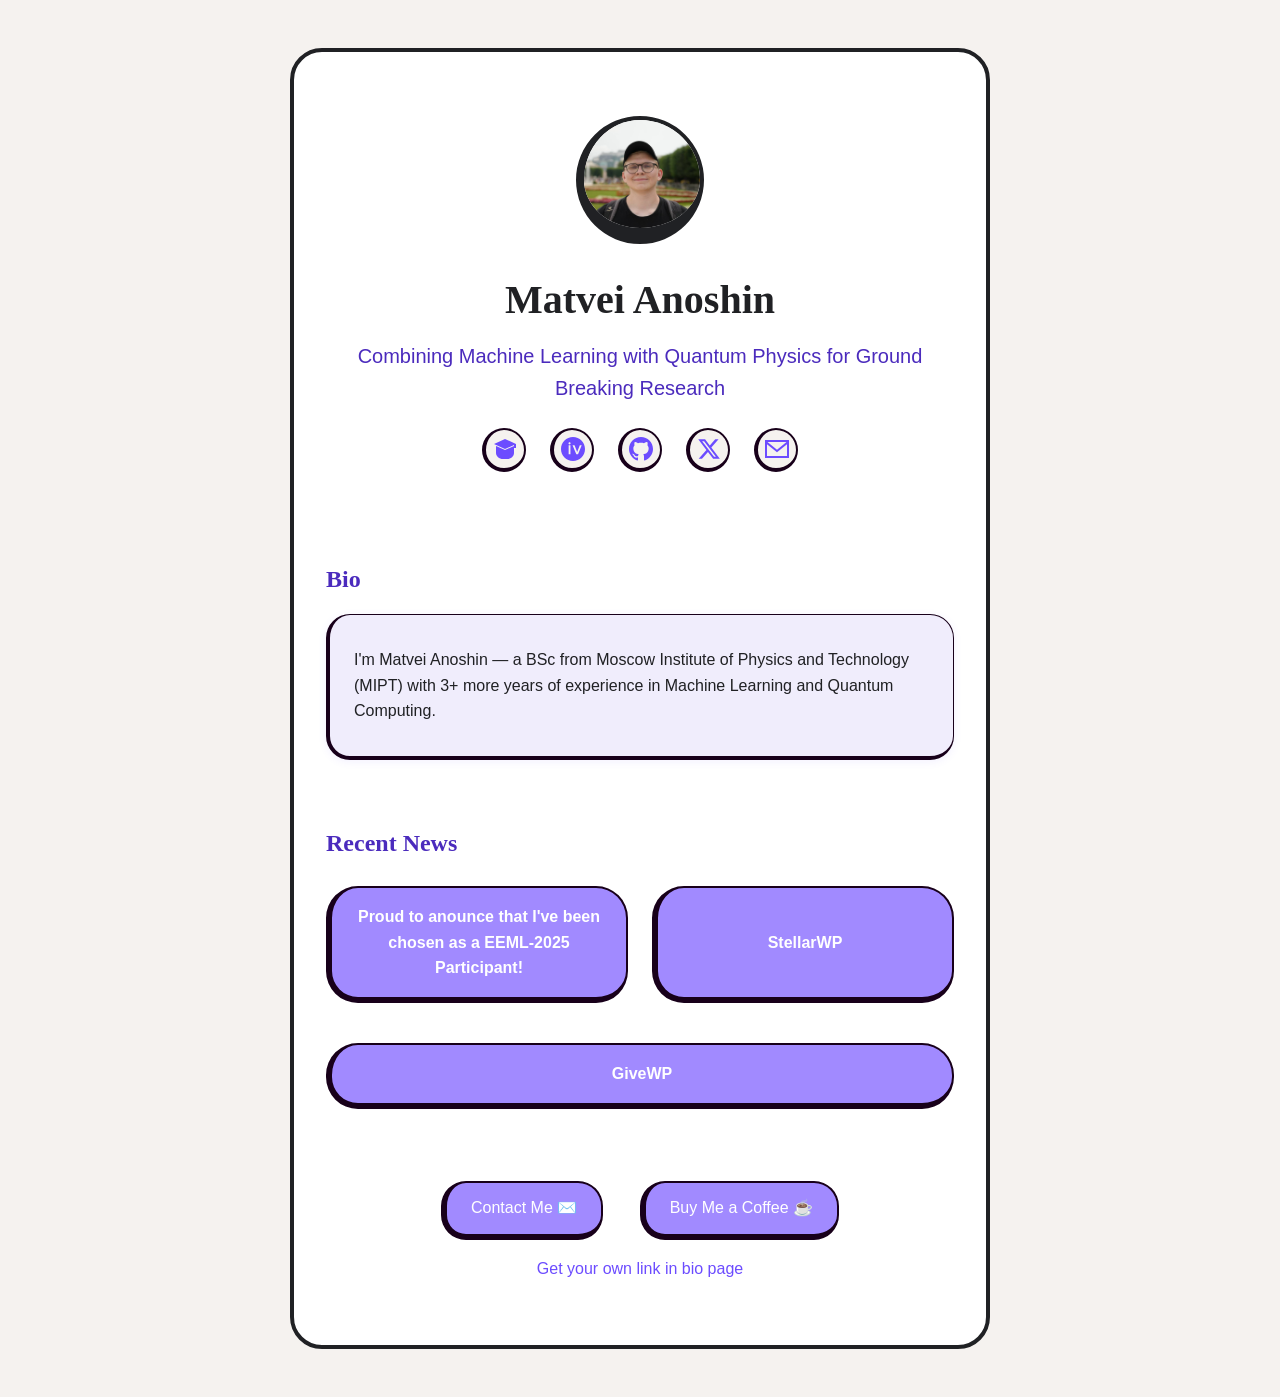
==== index.html @ bf635ead "Update index.html" ====
<!DOCTYPE html>
<html lang="en">
<head>
  <meta charset="UTF-8" />
  <meta name="viewport" content="width=device-width, initial-scale=1.0"/>
  <meta name="description" content="Personal bio site for Matt Cromwell - WordPress professional and entrepreneur" />
  <title id="page-title">Loading...</title>
  <style>
    /* Critical layout CSS */
    * {
      margin: 0;
      padding: 0;
      box-sizing: border-box;
    }
    
    .bio-container {
      max-width: 680px;
      margin: 3rem auto;
      padding: 2rem;
      display: flex;
      flex-direction: column;
      gap: 2rem;
      min-height: calc(100vh - 6rem);
    }
    
    .profile-header {
      text-align: center;
      padding: 1rem;
    }
    
    header #gravatar-image {
      width: 128px;
      height: 128px;
      border-radius: 50%;
      margin-bottom: 1rem;
    }
    
    .social-icons {
      display: flex;
      flex-wrap: wrap;
      justify-content: center;
      gap: 1rem;
      margin-top: 1rem;
    }
    
    .links-grid {
      display: flex;
      flex-wrap: wrap;
      gap: 1rem;
      justify-content: center;
    }
    
    .link-button {
      flex: 1 1 calc(33.333% - 1rem);
      min-width: 200px;
      max-width: 100%;
      box-sizing: border-box;
      text-align: center;
    }
    
    @media (max-width: 768px) {
      .bio-container {
        max-width: calc(100vw - 3rem);
        margin: 1.5rem;
        padding: 1rem;
        min-height: calc(100vh - 3rem);
      }
      
      .profile-image {
        width: 96px;
        height: 96px;
      }
      
      .links-grid {
        flex-direction: column;
      }
      
      .link-button {
        flex: 1 1 100%;
        min-width: 0;
      }
    }
  </style>
  <link rel="preload" href="styles/core.css" as="style">
  <link id="core-stylesheet" rel="stylesheet" href="styles/core.css" />
  <!-- Theme stylesheet will be injected by main.js -->
  <script src="crypto-js.min.js" defer></script>
  <script src="main.js" defer></script>

</head>
<body>
  <main class="bio-container" role="main">
    <header class="profile-header" role="banner">
      <img id="gravatar-image" alt="Profile picture of Matt Cromwell" class="hovercard" width="128" height="128" />
      <h1 id="profile-name" aria-label="Name"></h1>
      <p id="profile-tagline" class="tagline" aria-label="Tagline"></p>
      <nav class="social-icons" aria-label="Social media links">
        <!-- Social icons will be dynamically inserted here -->
      </nav>
    </header>

    <section class="bio" aria-label="Biography">
      <h2>Bio</h2>
      <p id="bio-text"><!-- Bio will be dynamically inserted here --></p>
    </section>

    <section id="link-section" class="link-section" aria-label="Quick links">
      <h2>Recent News</h2>
      <div class="links-grid"><!-- Links will be dynamically inserted here --></div>
    </section>

    <!--
    <section class="blog-section" aria-label="Latest blog post">
      <h2>Latest from my Blog</h2>
      <div class="blog-post">
        <div class="post-content">
    -->
          <!-- Latest blog post will be dynamically inserted here -->
    <!--
          <p>Loading latest post...</p>
        </div>
      </div>
    </section>
    -->

    <footer class="footer" role="contentinfo">
      <div class="footer-buttons">
        <a id="contact-button" href="#" class="support-button" aria-label="Contact Me"></a>
        <a id="support-button" href="#" class="support-button" aria-label="Support button"></a>
      </div>
      <div class="credits">
        <p><a href="https://github.com/mathetos/mathetos.github.io">Get your own link in bio page</a></p>
      </p>
      </div>
    </footer>
  </main>
  <script>
  (function() {
    function init() {
      if (typeof Gravatar === 'undefined') {
        return;
      }
      if (typeof Gravatar.init !== 'function') {
        return;
      }
      Gravatar.init('body');
    }
    if (document.readyState !== 'loading') {
      init();
    } else {
      document.addEventListener('DOMContentLoaded', init);
    }
  })();
  </script>
</body>
</html>
---- styles/core.css ----
/* Reset */
* {
    margin: 0;
    padding: 0;
    box-sizing: border-box;
}

body {
    font-family: -apple-system, BlinkMacSystemFont, 'Segoe UI', Roboto, Oxygen, Ubuntu, Cantarell, 'Open Sans', 'Helvetica Neue', sans-serif;
    line-height: 1.6;
    color: var(--text-color);
    background: var(--background-color);
}

.bio-container {
    max-width: 680px;
    margin: 3rem auto;
    padding: 2rem;
    display: flex;
    flex-direction: column;
    gap: 2rem;
    min-height: calc(100vh - 6rem);
    background: var(--background-color);
}

.profile-header {
    text-align: center;
    padding: 1rem;
}

#gravatar-image {
    width: 128px;
    height: 128px;
    border-radius: 50%;
    margin-bottom: 1rem;
}

h1 {
    font-size: 2rem;
    margin-bottom: 0.5rem;
}


h2 {
    margin-bottom: 1rem;
    font-size: 1.5rem;
}

.tagline {
    font-size: 1.1rem;
    margin-bottom: 1.5rem;
}

.social-icons {
    display: flex;
    flex-wrap: wrap;
    justify-content: center;
    gap: 1rem;
    margin-top: 1rem;
}

.social-icons a {
    text-decoration: none;
    transition: all 0.2s ease;
}

.social-icon {
    width: 24px;
    height: 24px;
    transition: all 0.2s ease;
}

.links-grid {
    display: flex;
    flex-wrap: wrap;
    gap: 1rem;
    justify-content: center;
}

.link-button {
    flex: 1 1 calc(33.333% - 1rem);
    min-width: 200px;
    max-width: 100%;
    box-sizing: border-box;
    text-align: center;
    text-decoration: none;
    color: var(--link-color);
    background: var(--button-bg-color);
    border: 1px solid var(--border-color);
}

.link-button:hover,
.link-button:focus {
    color: var(--button-hover-text-color);
    background: var(--button-hover-bg-color);
}

.bio {
    border-radius: 12px;
}

.blog-post {
    padding: 1.5rem;
    border-radius: 12px;
}

.blog-post h3 {
    margin-bottom: 0.5rem;
}

.read-more {
    display: inline-block;
    margin-top: 1rem;
    text-decoration: none;
    font-weight: 500;
}

.footer {
    text-align: center;
    margin-top: auto;
    padding: 1rem;
    color: var(--text-color);
}

.footer div {
    margin: 1rem 0 0 0
}

.support-button {
    display: inline-block;
    padding: 0.8rem 1.5rem;
    border-radius: 25px;
    text-decoration: none;
    font-weight: 500;
    transition: all 0.2s ease;
    background: var(--button-bg-color);
    color: var(--button-text-color);
    margin: 0 1rem;
}

.support-button:hover {
    background: var(--button-hover-bg-color);
    color: var(--button-hover-text-color);
}

@media (max-width: 768px) {
    .bio-container {
        max-width: calc(100vw - 3rem);
        margin: 1.5rem;
        padding: 1rem;
        min-height: calc(100vh - 3rem);
    }
    
    #gravatar-image {
        width: 96px;
        height: 96px;
    }
    
    h1 {
        font-size: 1.75rem;
    }
    
    .tagline {
        font-size: 1rem;
    }
    .links-grid {
        flex-direction: column;
    }
    .link-button {
        flex: 1 1 100%;
        min-width: 0;
    }
} 

a {
    color: var(--link-color);
}
a:hover {
    color: var(--link-hover-color);
}
---- styles/core.css ----
/* Reset */
* {
    margin: 0;
    padding: 0;
    box-sizing: border-box;
}

body {
    font-family: -apple-system, BlinkMacSystemFont, 'Segoe UI', Roboto, Oxygen, Ubuntu, Cantarell, 'Open Sans', 'Helvetica Neue', sans-serif;
    line-height: 1.6;
    color: var(--text-color);
    background: var(--background-color);
}

.bio-container {
    max-width: 680px;
    margin: 3rem auto;
    padding: 2rem;
    display: flex;
    flex-direction: column;
    gap: 2rem;
    min-height: calc(100vh - 6rem);
    background: var(--background-color);
}

.profile-header {
    text-align: center;
    padding: 1rem;
}

#gravatar-image {
    width: 128px;
    height: 128px;
    border-radius: 50%;
    margin-bottom: 1rem;
}

h1 {
    font-size: 2rem;
    margin-bottom: 0.5rem;
}


h2 {
    margin-bottom: 1rem;
    font-size: 1.5rem;
}

.tagline {
    font-size: 1.1rem;
    margin-bottom: 1.5rem;
}

.social-icons {
    display: flex;
    flex-wrap: wrap;
    justify-content: center;
    gap: 1rem;
    margin-top: 1rem;
}

.social-icons a {
    text-decoration: none;
    transition: all 0.2s ease;
}

.social-icon {
    width: 24px;
    height: 24px;
    transition: all 0.2s ease;
}

.links-grid {
    display: flex;
    flex-wrap: wrap;
    gap: 1rem;
    justify-content: center;
}

.link-button {
    flex: 1 1 calc(33.333% - 1rem);
    min-width: 200px;
    max-width: 100%;
    box-sizing: border-box;
    text-align: center;
    text-decoration: none;
    color: var(--link-color);
    background: var(--button-bg-color);
    border: 1px solid var(--border-color);
}

.link-button:hover,
.link-button:focus {
    color: var(--button-hover-text-color);
    background: var(--button-hover-bg-color);
}

.bio {
    border-radius: 12px;
}

.blog-post {
    padding: 1.5rem;
    border-radius: 12px;
}

.blog-post h3 {
    margin-bottom: 0.5rem;
}

.read-more {
    display: inline-block;
    margin-top: 1rem;
    text-decoration: none;
    font-weight: 500;
}

.footer {
    text-align: center;
    margin-top: auto;
    padding: 1rem;
    color: var(--text-color);
}

.footer div {
    margin: 1rem 0 0 0
}

.support-button {
    display: inline-block;
    padding: 0.8rem 1.5rem;
    border-radius: 25px;
    text-decoration: none;
    font-weight: 500;
    transition: all 0.2s ease;
    background: var(--button-bg-color);
    color: var(--button-text-color);
    margin: 0 1rem;
}

.support-button:hover {
    background: var(--button-hover-bg-color);
    color: var(--button-hover-text-color);
}

@media (max-width: 768px) {
    .bio-container {
        max-width: calc(100vw - 3rem);
        margin: 1.5rem;
        padding: 1rem;
        min-height: calc(100vh - 3rem);
    }
    
    #gravatar-image {
        width: 96px;
        height: 96px;
    }
    
    h1 {
        font-size: 1.75rem;
    }
    
    .tagline {
        font-size: 1rem;
    }
    .links-grid {
        flex-direction: column;
    }
    .link-button {
        flex: 1 1 100%;
        min-width: 0;
    }
} 

a {
    color: var(--link-color);
}
a:hover {
    color: var(--link-hover-color);
}
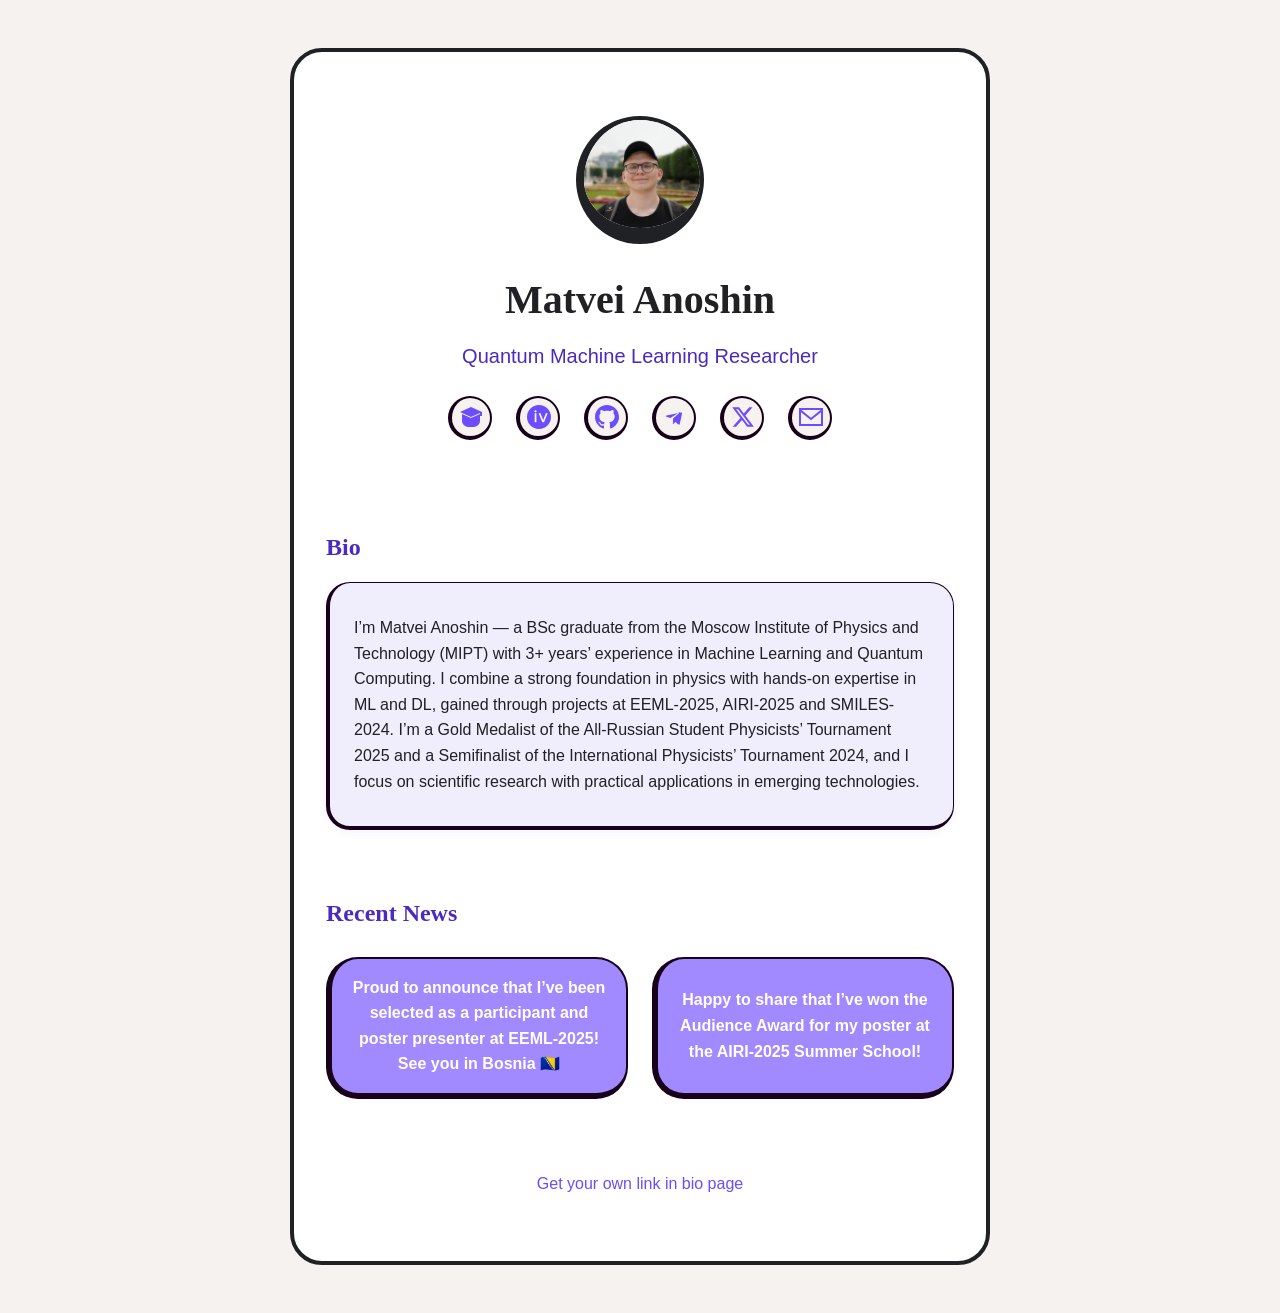
==== commit b4e61627: "Update index.html" ====
--- a/index.html
+++ b/index.html
@@ -124,10 +124,12 @@
     -->
 
     <footer class="footer" role="contentinfo">
+       <!--
       <div class="footer-buttons">
         <a id="contact-button" href="#" class="support-button" aria-label="Contact Me"></a>
         <a id="support-button" href="#" class="support-button" aria-label="Support button"></a>
       </div>
+      -->
       <div class="credits">
         <p><a href="https://github.com/mathetos/mathetos.github.io">Get your own link in bio page</a></p>
       </p>
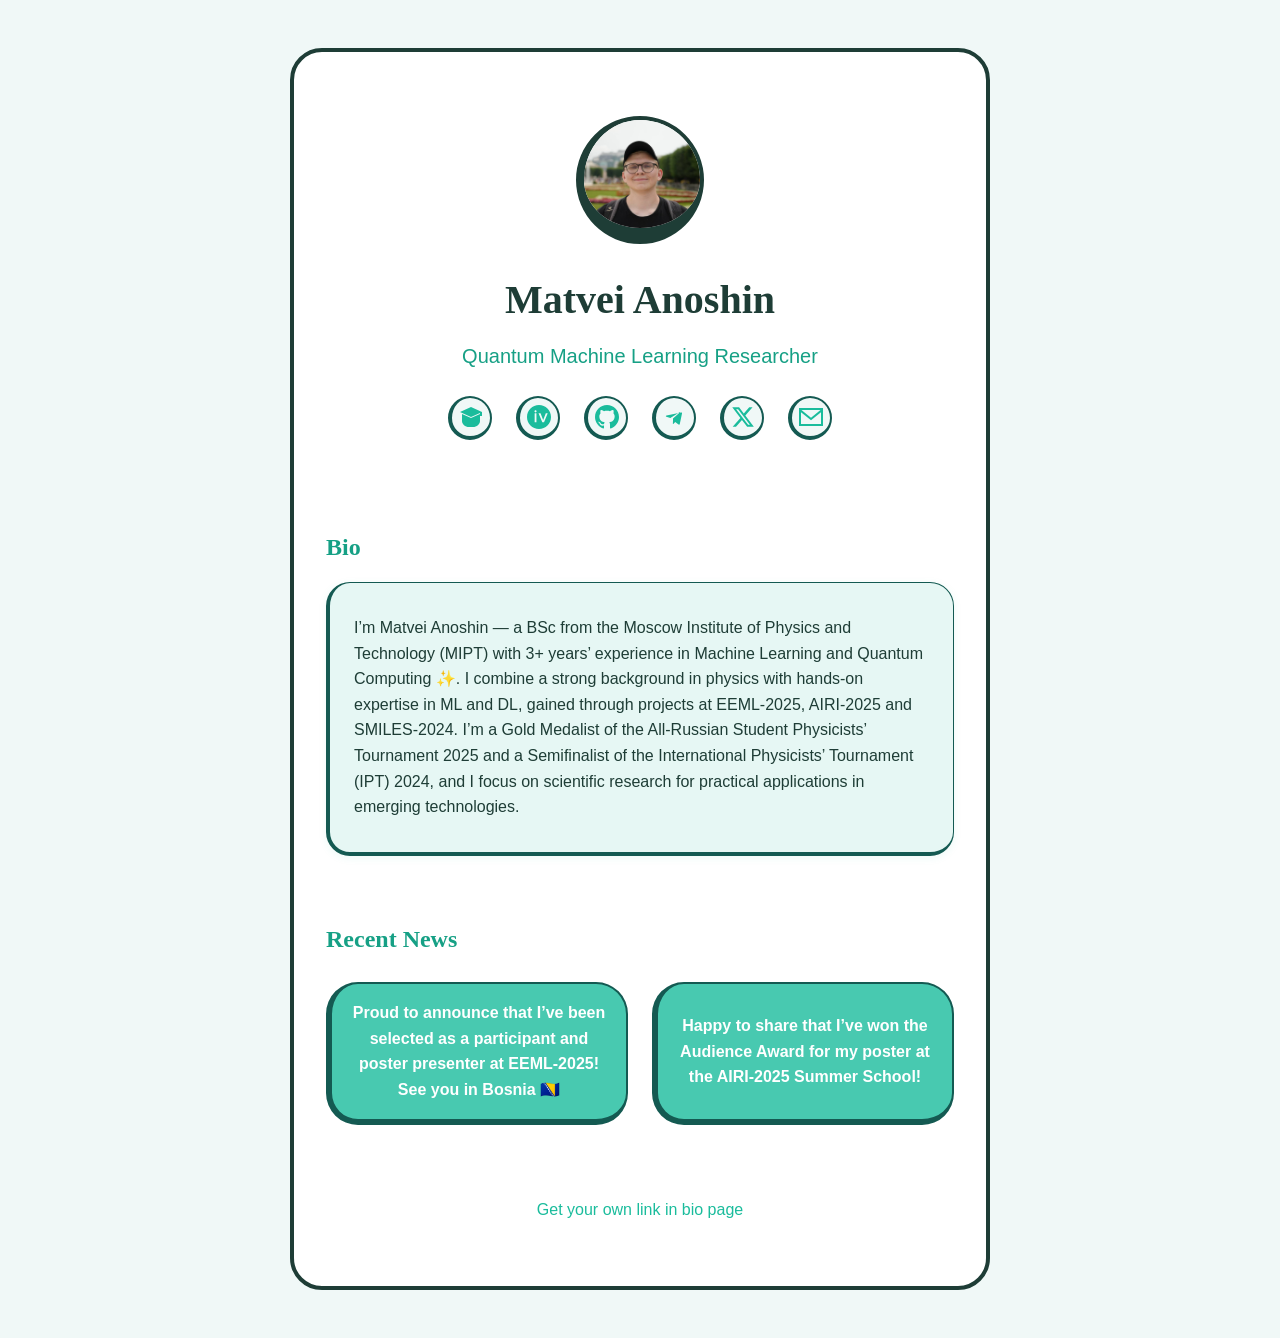
==== commit 7a81cab7: "Update index.html" ====
--- a/index.html
+++ b/index.html
@@ -3,7 +3,7 @@
 <head>
   <meta charset="UTF-8" />
   <meta name="viewport" content="width=device-width, initial-scale=1.0"/>
-  <meta name="description" content="Personal bio site for Matt Cromwell - WordPress professional and entrepreneur" />
+  <meta name="description" content="Personal bio site for Matvei Anoshin - Quantum Machine Learning Researcher and Computational Physics Enthusiast" />
   <title id="page-title">Loading...</title>
   <style>
     /* Critical layout CSS */
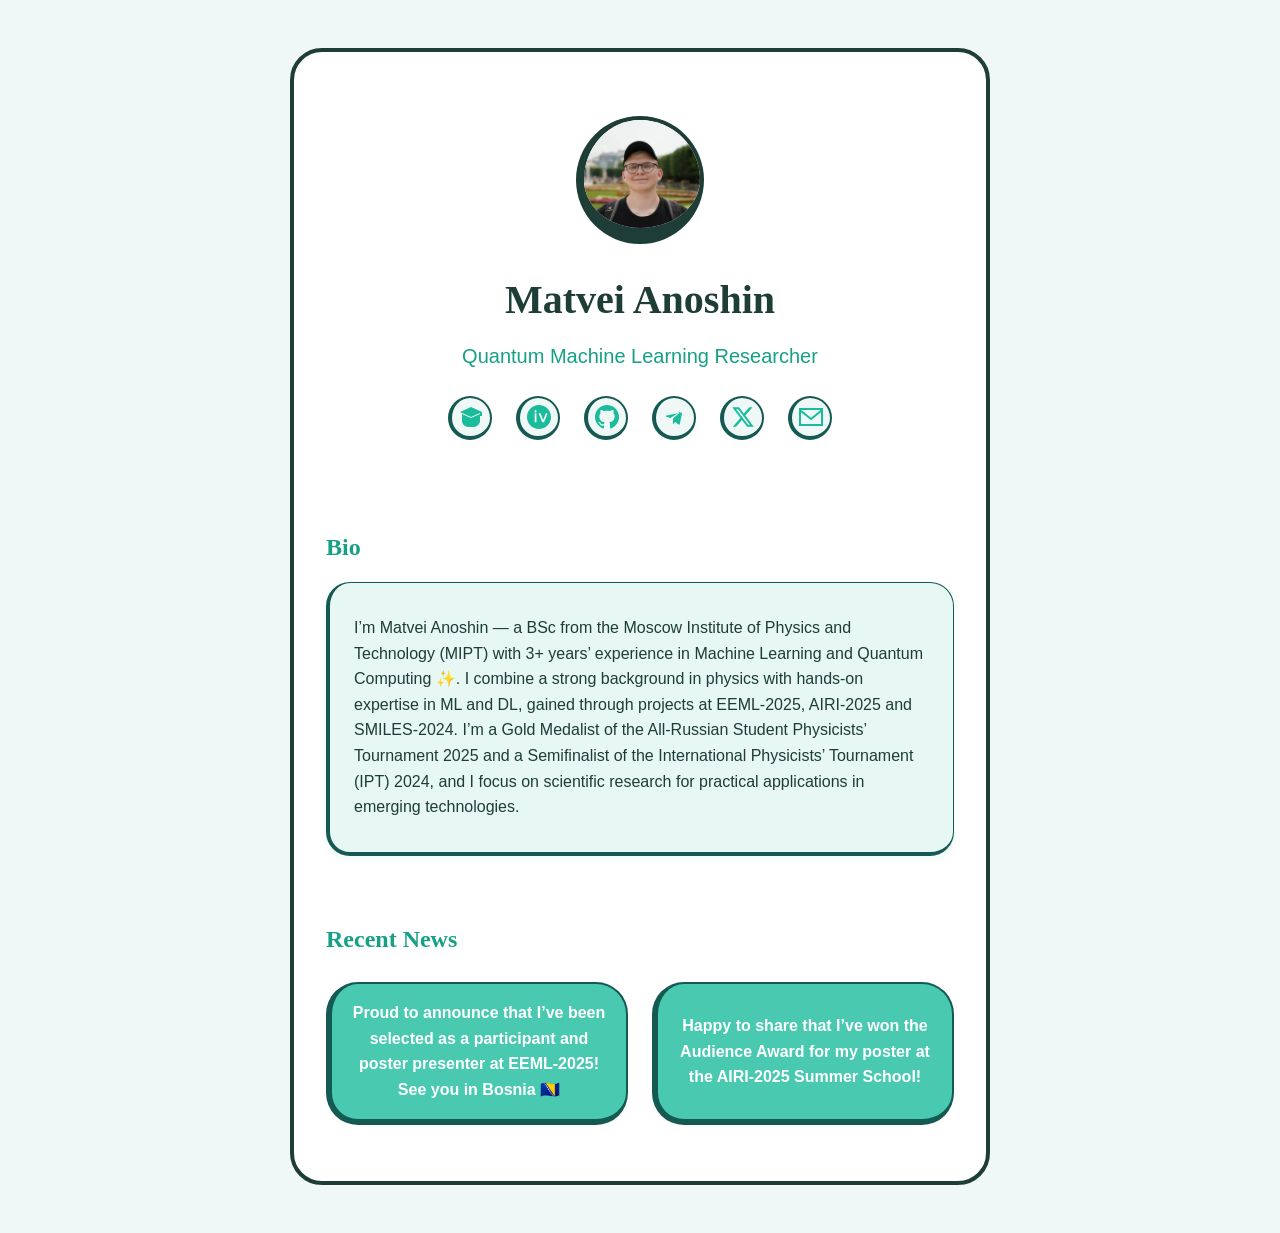
==== commit 32c0a749: "Update index.html" ====
--- a/index.html
+++ b/index.html
@@ -91,7 +91,7 @@
 <body>
   <main class="bio-container" role="main">
     <header class="profile-header" role="banner">
-      <img id="gravatar-image" alt="Profile picture of Matt Cromwell" class="hovercard" width="128" height="128" />
+      <img id="gravatar-image" alt="Profile picture of Matvei Anoshin" class="hovercard" width="128" height="128" />
       <h1 id="profile-name" aria-label="Name"></h1>
       <p id="profile-tagline" class="tagline" aria-label="Tagline"></p>
       <nav class="social-icons" aria-label="Social media links">
@@ -123,18 +123,20 @@
     </section>
     -->
 
+     <!--
     <footer class="footer" role="contentinfo">
-       <!--
+
       <div class="footer-buttons">
         <a id="contact-button" href="#" class="support-button" aria-label="Contact Me"></a>
         <a id="support-button" href="#" class="support-button" aria-label="Support button"></a>
       </div>
-      -->
+
       <div class="credits">
         <p><a href="https://github.com/mathetos/mathetos.github.io">Get your own link in bio page</a></p>
       </p>
       </div>
     </footer>
+      -->
   </main>
   <script>
   (function() {
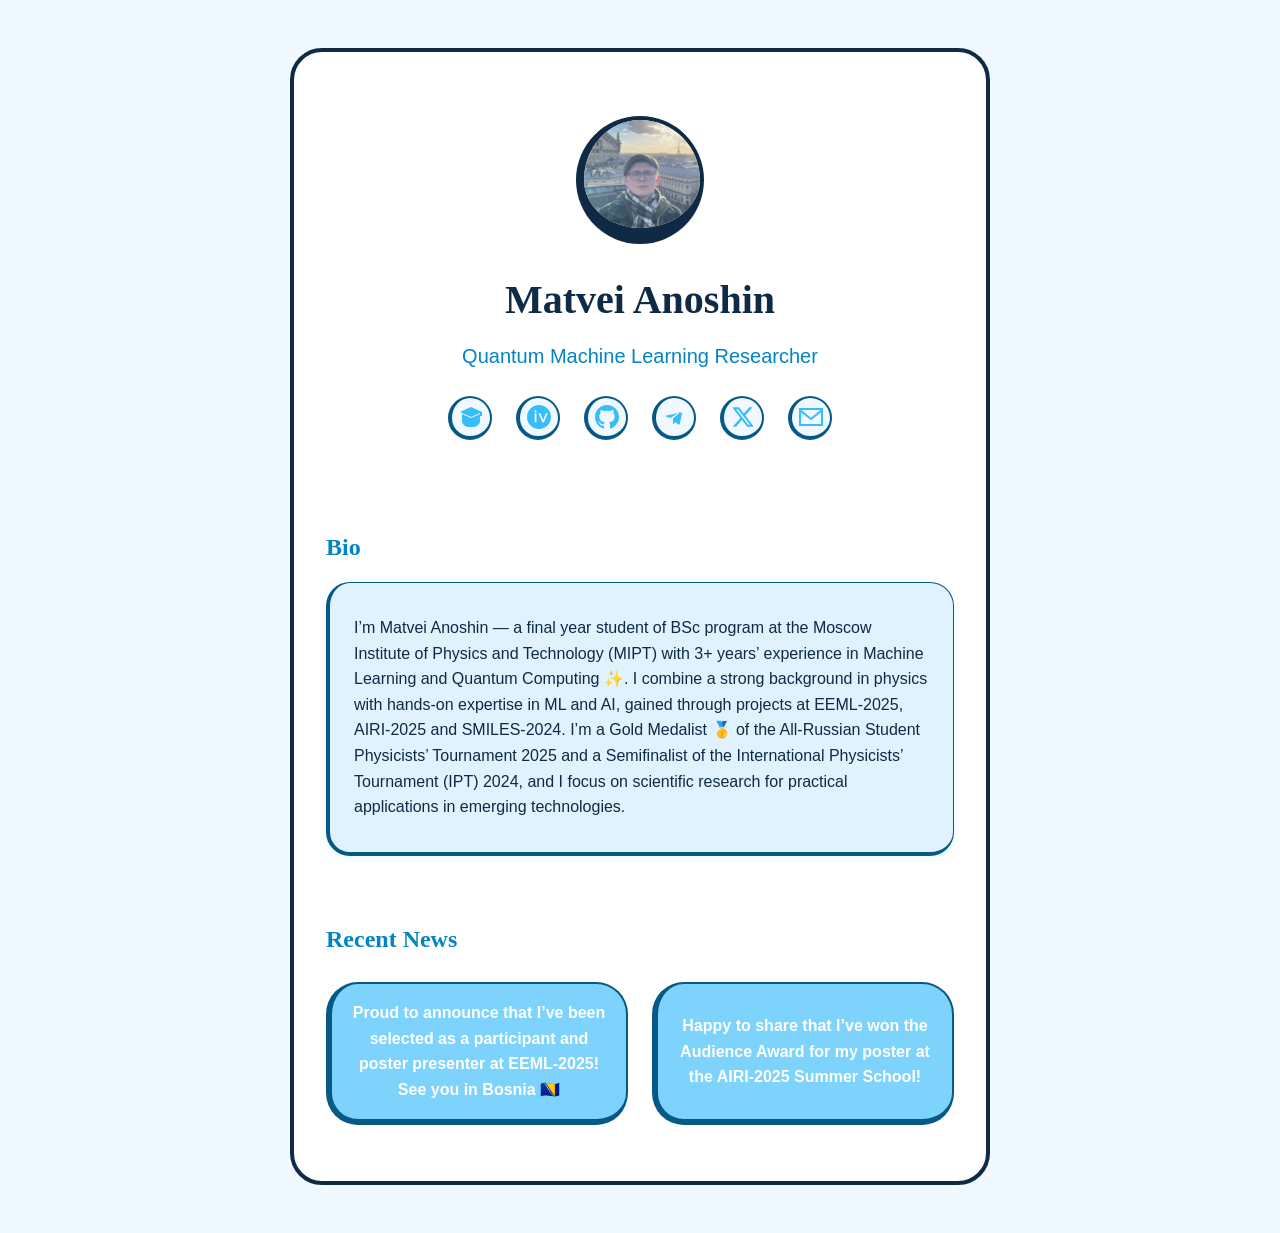
==== commit 7f8d2986: "Update index.html" ====
--- a/index.html
+++ b/index.html
@@ -106,7 +106,7 @@
 
     <section id="link-section" class="link-section" aria-label="Quick links">
       <h2>Recent News</h2>
-      <div class="links-grid"><!-- Links will be dynamically inserted here --></div>
+      <div class="links-grid news-scroll"><!-- Links will be dynamically inserted here --></div>
     </section>
 
     <!--
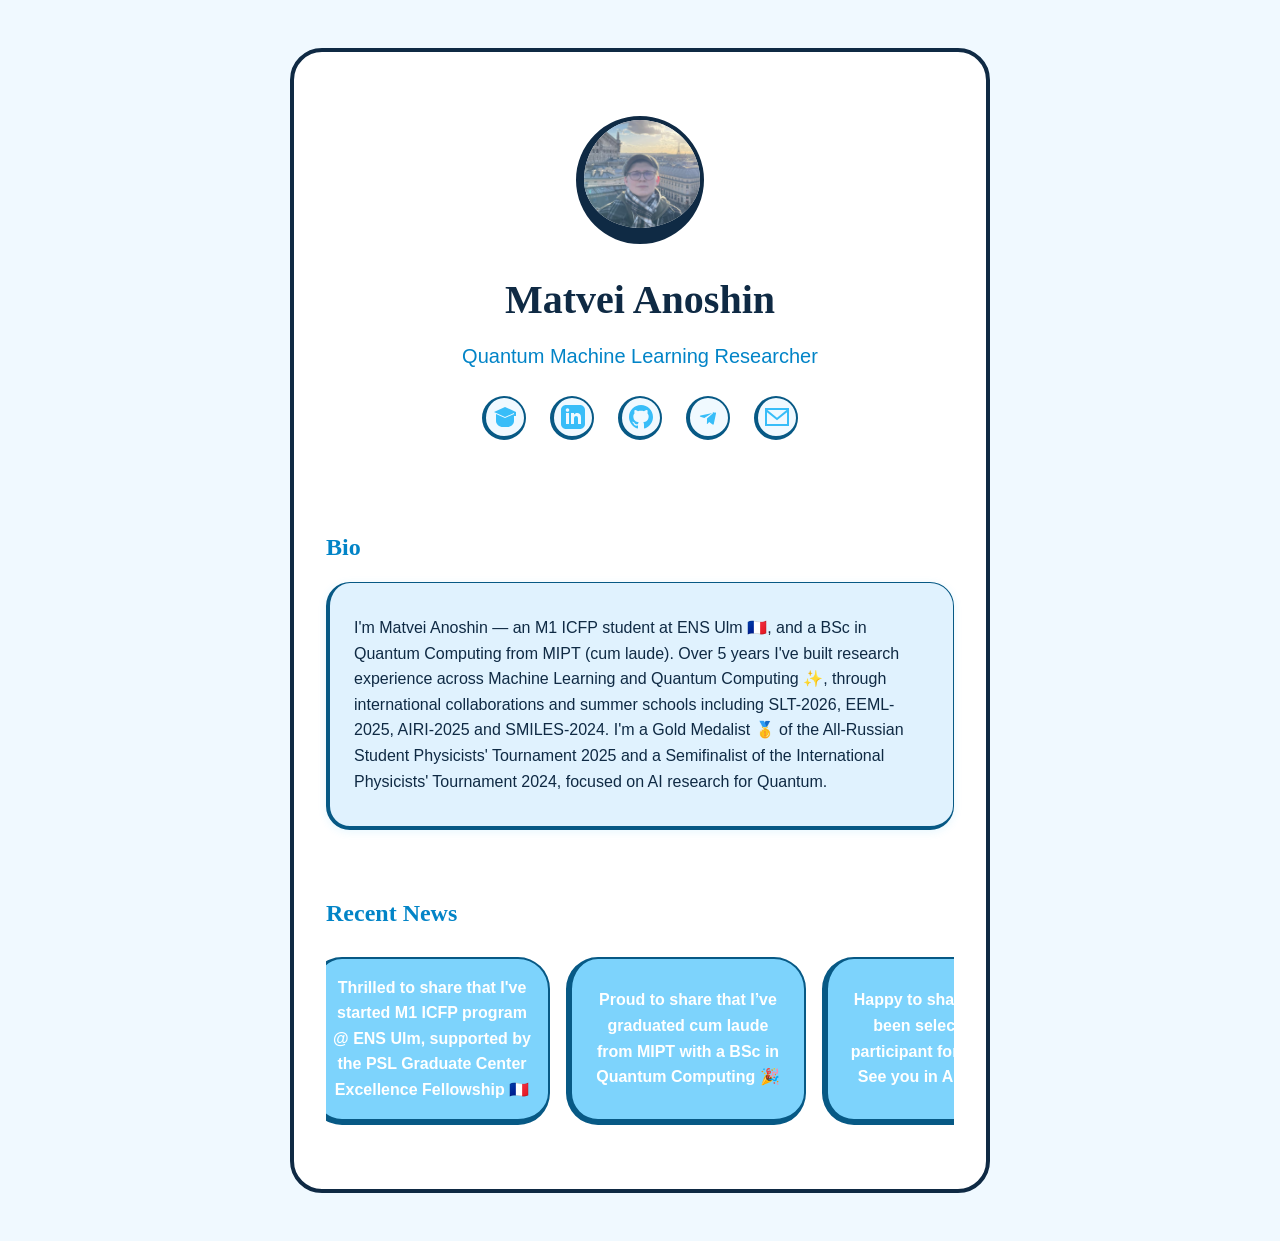
==== commit 77a1561c: "Update index.html" ====
--- a/index.html
+++ b/index.html
@@ -89,6 +89,8 @@
 
 </head>
 <body>
+  <script data-goatcounter="https://g42alaxy.goatcounter.com/count"
+        async src="//gc.zgo.at/count.js"></script>
   <main class="bio-container" role="main">
     <header class="profile-header" role="banner">
       <img id="gravatar-image" alt="Profile picture of Matvei Anoshin" class="hovercard" width="128" height="128" />
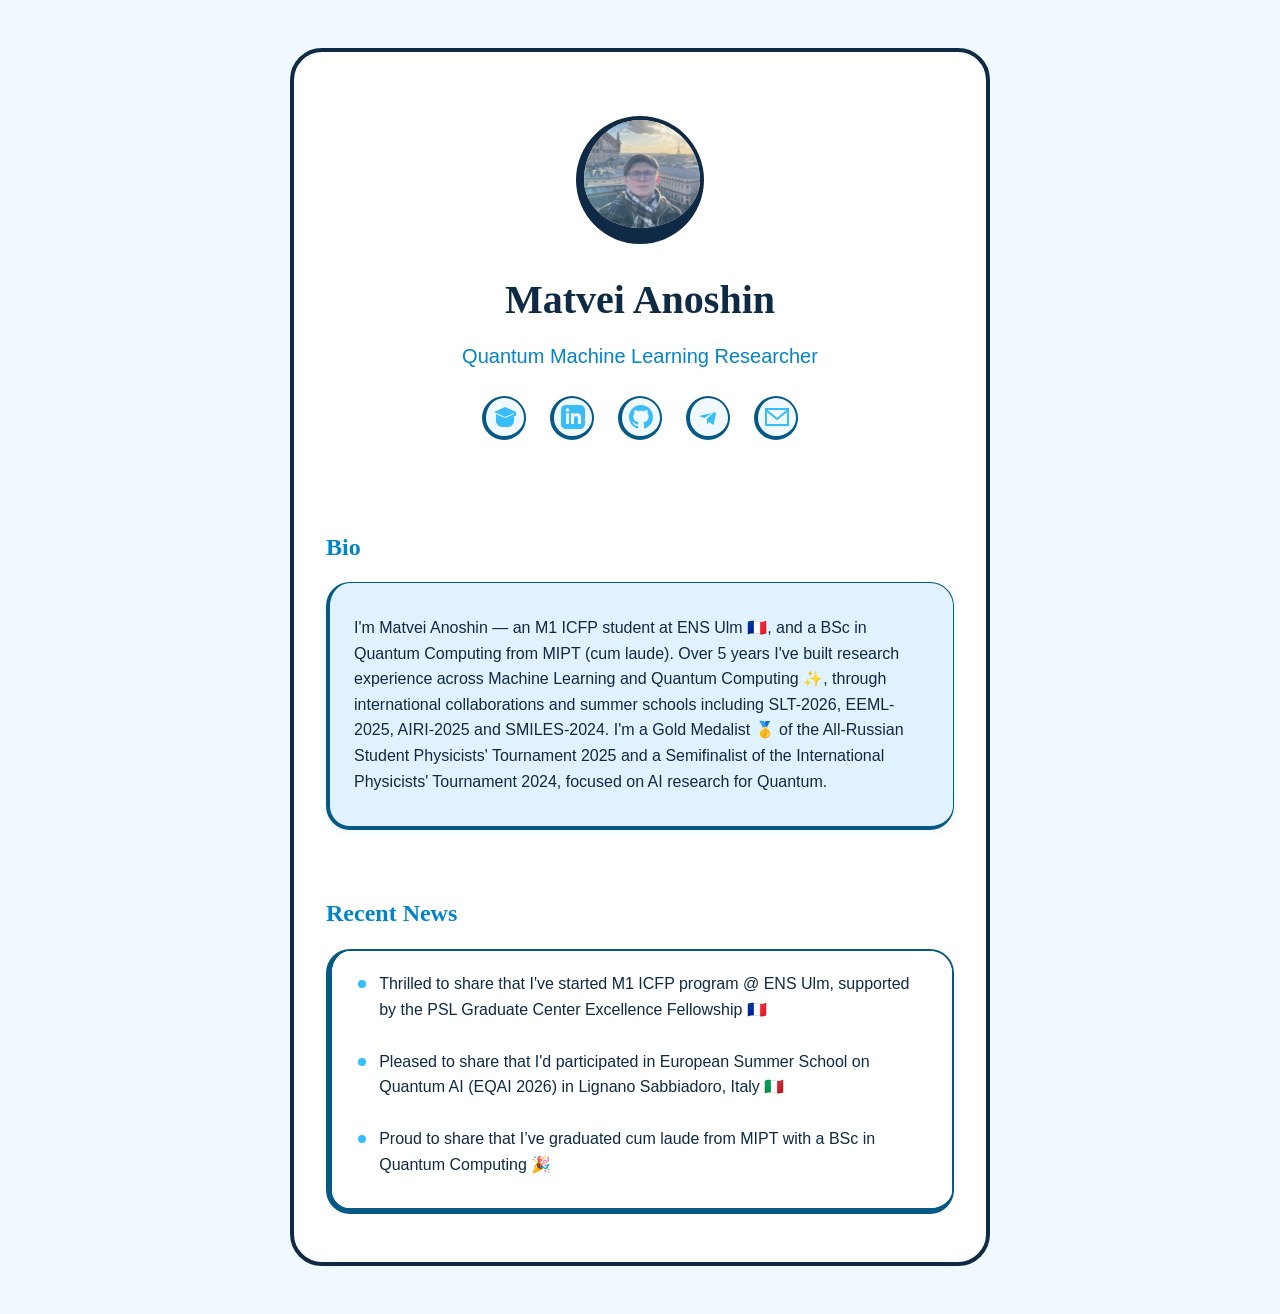
==== commit 8ea11960: "major website uploads" ====
--- a/index.html
+++ b/index.html
@@ -5,6 +5,9 @@
   <meta name="viewport" content="width=device-width, initial-scale=1.0"/>
   <meta name="description" content="Personal bio site for Matvei Anoshin - Quantum Machine Learning Researcher and Computational Physics Enthusiast" />
   <title id="page-title">Loading...</title>
+  <link rel="icon" href="favicon.ico" sizes="48x48">
+  <link rel="icon" type="image/png" href="favicon.png" sizes="192x192">
+  <link rel="apple-touch-icon" href="apple-touch-icon.png">
   <style>
     /* Critical layout CSS */
     * {
@@ -43,6 +46,10 @@
       margin-top: 1rem;
     }
     
+    .featured-paper[hidden] {
+      display: none !important;
+    }
+
     .links-grid {
       display: flex;
       flex-wrap: wrap;
@@ -100,6 +107,9 @@
         <!-- Social icons will be dynamically inserted here -->
       </nav>
     </header>
+
+    <!-- Featured paper banner: filled from config.json "featuredPaper" (set "enabled": false to hide) -->
+    <a id="featured-paper" class="featured-paper" hidden></a>
 
     <section class="bio" aria-label="Biography">
       <h2>Bio</h2>
--- a/styles/core.css
+++ b/styles/core.css
@@ -178,3 +178,14 @@
 a:hover {
     color: var(--link-hover-color);
 } 
+
+.featured-paper {
+    display: block;
+    text-align: center;
+    text-decoration: none;
+}
+
+.featured-paper-label,
+.featured-paper-title {
+    display: block;
+}
--- a/styles/core.css
+++ b/styles/core.css
@@ -178,3 +178,14 @@
 a:hover {
     color: var(--link-hover-color);
 } 
+
+.featured-paper {
+    display: block;
+    text-align: center;
+    text-decoration: none;
+}
+
+.featured-paper-label,
+.featured-paper-title {
+    display: block;
+}
